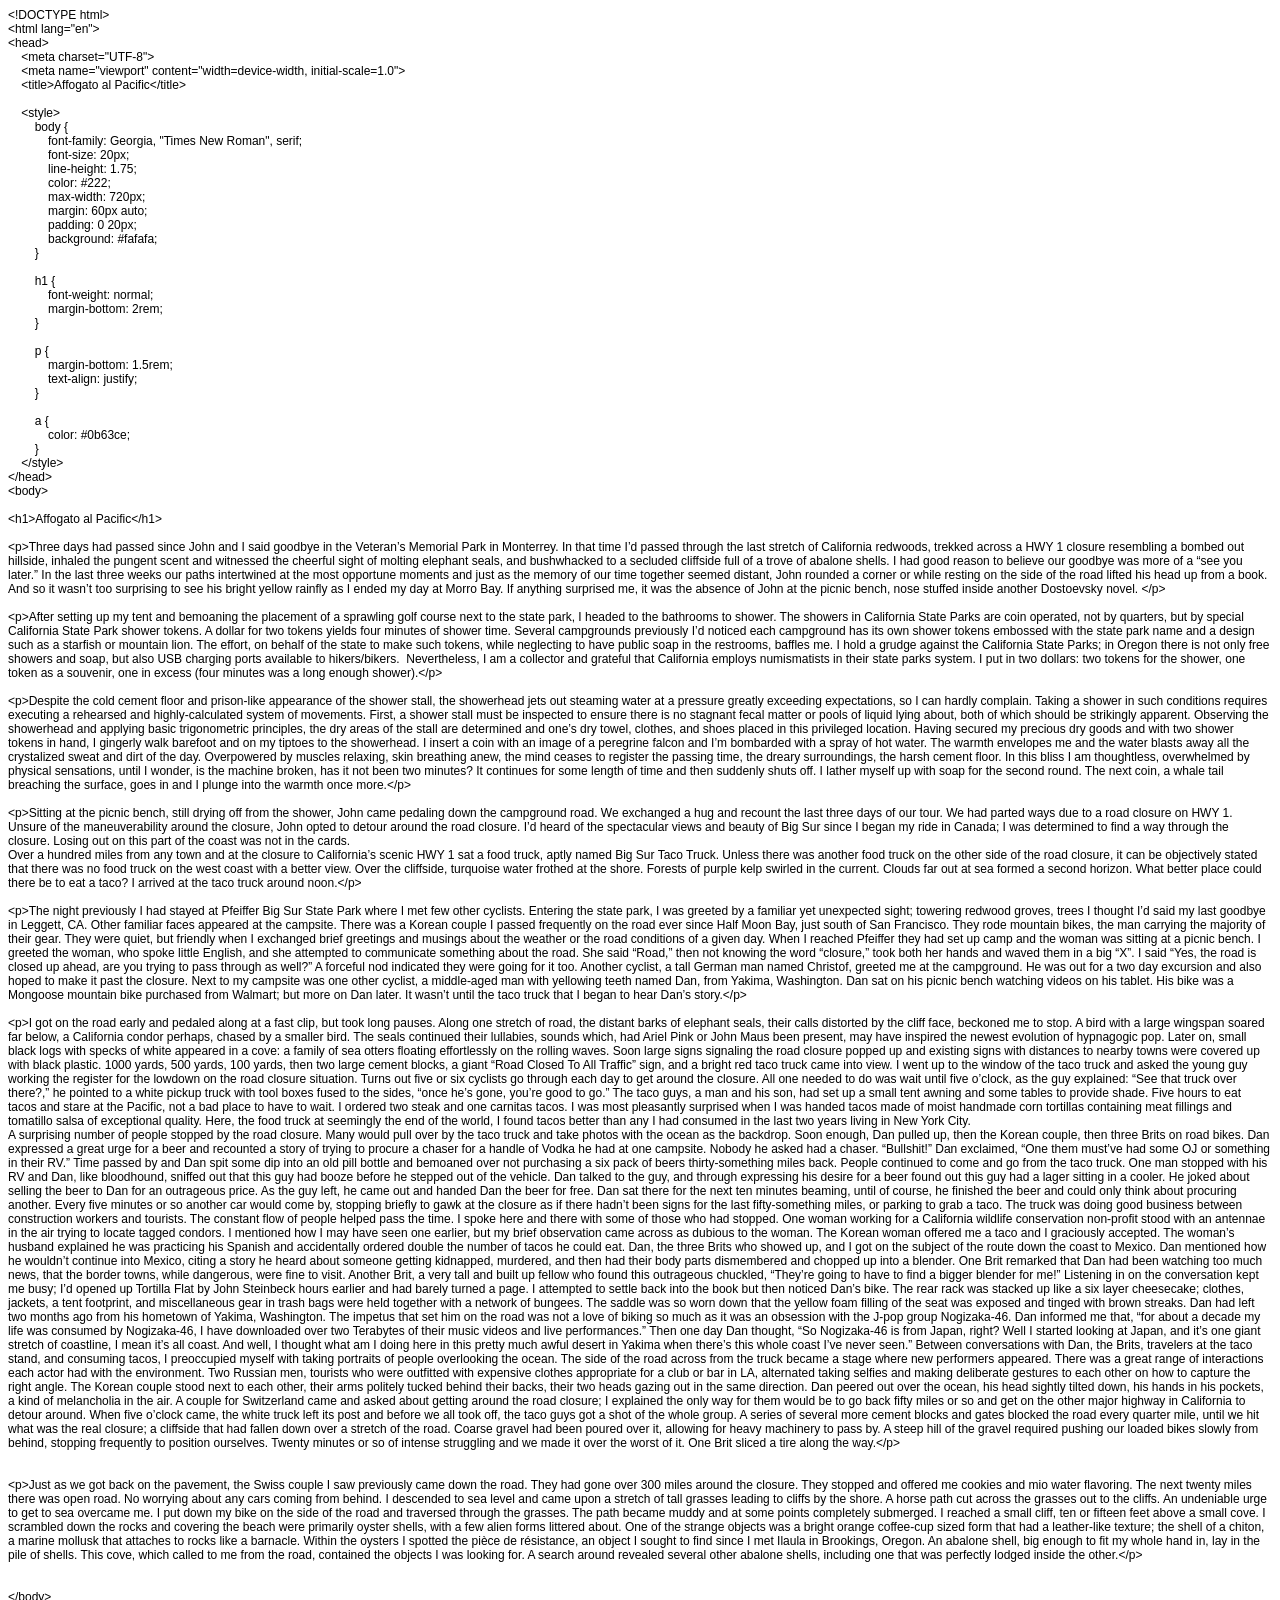
==== affogato_al_pacific.html @ 59528129 "Add files via upload" ====
<!DOCTYPE html PUBLIC "-//W3C//DTD HTML 4.01//EN" "http://www.w3.org/TR/html4/strict.dtd">
<html>
<head>
  <meta http-equiv="Content-Type" content="text/html; charset=utf-8">
  <meta http-equiv="Content-Style-Type" content="text/css">
  <title></title>
  <meta name="Generator" content="Cocoa HTML Writer">
  <meta name="CocoaVersion" content="1671.5">
  <style type="text/css">
    p.p1 {margin: 0.0px 0.0px 0.0px 0.0px; font: 12.0px Helvetica}
    p.p2 {margin: 0.0px 0.0px 0.0px 0.0px; font: 12.0px Helvetica; min-height: 14.0px}
  </style>
</head>
<body>
<p class="p1">&lt;!DOCTYPE html&gt;</p>
<p class="p1">&lt;html lang="en"&gt;</p>
<p class="p1">&lt;head&gt;</p>
<p class="p1"><span class="Apple-converted-space">    </span>&lt;meta charset="UTF-8"&gt;</p>
<p class="p1"><span class="Apple-converted-space">    </span>&lt;meta name="viewport" content="width=device-width, initial-scale=1.0"&gt;</p>
<p class="p1"><span class="Apple-converted-space">    </span>&lt;title&gt;Affogato al Pacific&lt;/title&gt;</p>
<p class="p2"><br></p>
<p class="p1"><span class="Apple-converted-space">    </span>&lt;style&gt;</p>
<p class="p1"><span class="Apple-converted-space">        </span>body {</p>
<p class="p1"><span class="Apple-converted-space">            </span>font-family: Georgia, "Times New Roman", serif;</p>
<p class="p1"><span class="Apple-converted-space">            </span>font-size: 20px;</p>
<p class="p1"><span class="Apple-converted-space">            </span>line-height: 1.75;</p>
<p class="p1"><span class="Apple-converted-space">            </span>color: #222;</p>
<p class="p1"><span class="Apple-converted-space">            </span>max-width: 720px;</p>
<p class="p1"><span class="Apple-converted-space">            </span>margin: 60px auto;</p>
<p class="p1"><span class="Apple-converted-space">            </span>padding: 0 20px;</p>
<p class="p1"><span class="Apple-converted-space">            </span>background: #fafafa;</p>
<p class="p1"><span class="Apple-converted-space">        </span>}</p>
<p class="p2"><br></p>
<p class="p1"><span class="Apple-converted-space">        </span>h1 {</p>
<p class="p1"><span class="Apple-converted-space">            </span>font-weight: normal;</p>
<p class="p1"><span class="Apple-converted-space">            </span>margin-bottom: 2rem;</p>
<p class="p1"><span class="Apple-converted-space">        </span>}</p>
<p class="p2"><br></p>
<p class="p1"><span class="Apple-converted-space">        </span>p {</p>
<p class="p1"><span class="Apple-converted-space">            </span>margin-bottom: 1.5rem;</p>
<p class="p1"><span class="Apple-converted-space">            </span>text-align: justify;</p>
<p class="p1"><span class="Apple-converted-space">        </span>}</p>
<p class="p2"><br></p>
<p class="p1"><span class="Apple-converted-space">        </span>a {</p>
<p class="p1"><span class="Apple-converted-space">            </span>color: #0b63ce;</p>
<p class="p1"><span class="Apple-converted-space">        </span>}</p>
<p class="p1"><span class="Apple-converted-space">    </span>&lt;/style&gt;</p>
<p class="p1">&lt;/head&gt;</p>
<p class="p1">&lt;body&gt;</p>
<p class="p2"><br></p>
<p class="p1">&lt;h1&gt;Affogato al Pacific&lt;/h1&gt;</p>
<p class="p2"><br></p>
<p class="p1">&lt;p&gt;Three days had passed since John and I said goodbye in the Veteran’s Memorial Park in Monterrey. In that time I’d passed through the last stretch of California redwoods, trekked across a HWY 1 closure resembling a bombed out hillside, inhaled the pungent scent and witnessed the cheerful sight of molting elephant seals, and bushwhacked to a secluded cliffside full of a trove of abalone shells. I had good reason to believe our goodbye was more of a “see you later.” In the last three weeks our paths intertwined at the most opportune moments and just as the memory of our time together seemed distant, John rounded a corner or while resting on the side of the road lifted his head up from a book. And so it wasn’t too surprising to see his bright yellow rainfly as I ended my day at Morro Bay. If anything surprised me, it was the absence of John at the picnic bench, nose stuffed inside another Dostoevsky novel. &lt;/p&gt;</p>
<p class="p2"><br></p>
<p class="p1">&lt;p&gt;After setting up my tent and bemoaning the placement of a sprawling golf course next to the state park, I headed to the bathrooms to shower. The showers in California State Parks are coin operated, not by quarters, but by special California State Park shower tokens. A dollar for two tokens yields four minutes of shower time. Several campgrounds previously I’d noticed each campground has its own shower tokens embossed with the state park name and a design such as a starfish or mountain lion. The effort, on behalf of the state to make such tokens, while neglecting to have public soap in the restrooms, baffles me. I hold a grudge against the California State Parks; in Oregon there is not only free showers and soap, but also USB charging ports available to hikers/bikers.<span class="Apple-converted-space">  </span>Nevertheless, I am a collector and grateful that California employs numismatists in their state parks system. I put in two dollars: two tokens for the shower, one token as a souvenir, one in excess (four minutes was a long enough shower).&lt;/p&gt;</p>
<p class="p2"><br></p>
<p class="p1">&lt;p&gt;Despite the cold cement floor and prison-like appearance of the shower stall, the showerhead jets out steaming water at a pressure greatly exceeding expectations, so I can hardly complain. Taking a shower in such conditions requires executing a rehearsed and highly-calculated system of movements. First, a shower stall must be inspected to ensure there is no stagnant fecal matter or pools of liquid lying about, both of which should be strikingly apparent. Observing the showerhead and applying basic trigonometric principles, the dry areas of the stall are determined and one’s dry towel, clothes, and shoes placed in this privileged location. Having secured my precious dry goods and with two shower tokens in hand, I gingerly walk barefoot and on my tiptoes to the showerhead. I insert a coin with an image of a peregrine falcon and I’m bombarded with a spray of hot water. The warmth envelopes me and the water blasts away all the crystalized sweat and dirt of the day. Overpowered by muscles relaxing, skin breathing anew, the mind ceases to register the passing time, the dreary surroundings, the harsh cement floor. In this bliss I am thoughtless, overwhelmed by physical sensations, until I wonder, is the machine broken, has it not been two minutes? It continues for some length of time and then suddenly shuts off. I lather myself up with soap for the second round. The next coin, a whale tail breaching the surface, goes in and I plunge into the warmth once more.&lt;/p&gt;</p>
<p class="p2"><br></p>
<p class="p1">&lt;p&gt;Sitting at the picnic bench, still drying off from the shower, John came pedaling down the campground road. We exchanged a hug and recount the last three days of our tour. We had parted ways due to a road closure on HWY 1. Unsure of the maneuverability around the closure, John opted to detour around the road closure. I’d heard of the spectacular views and beauty of Big Sur since I began my ride in Canada; I was determined to find a way through the closure. Losing out on this part of the coast was not in the cards.<span class="Apple-converted-space"> </span></p>
<p class="p1">Over a hundred miles from any town and at the closure to California’s scenic HWY 1 sat a food truck, aptly named Big Sur Taco Truck. Unless there was another food truck on the other side of the road closure, it can be objectively stated that there was no food truck on the west coast with a better view. Over the cliffside, turquoise water frothed at the shore. Forests of purple kelp swirled in the current. Clouds far out at sea formed a second horizon. What better place could there be to eat a taco? I arrived at the taco truck around noon.&lt;/p&gt;</p>
<p class="p2"><br></p>
<p class="p1">&lt;p&gt;The night previously I had stayed at Pfeiffer Big Sur State Park where I met few other cyclists. Entering the state park, I was greeted by a familiar yet unexpected sight; towering redwood groves, trees I thought I’d said my last goodbye in Leggett, CA. Other familiar faces appeared at the campsite. There was a Korean couple I passed frequently on the road ever since Half Moon Bay, just south of San Francisco. They rode mountain bikes, the man carrying the majority of their gear. They were quiet, but friendly when I exchanged brief greetings and musings about the weather or the road conditions of a given day. When I reached Pfeiffer they had set up camp and the woman was sitting at a picnic bench. I greeted the woman, who spoke little English, and she attempted to communicate something about the road. She said “Road,” then not knowing the word “closure,” took both her hands and waved them in a big “X”. I said “Yes, the road is closed up ahead, are you trying to pass through as well?” A forceful nod indicated they were going for it too. Another cyclist, a tall German man named Christof, greeted me at the campground. He was out for a two day excursion and also hoped to make it past the closure. Next to my campsite was one other cyclist, a middle-aged man with yellowing teeth named Dan, from Yakima, Washington. Dan sat on his picnic bench watching videos on his tablet. His bike was a Mongoose mountain bike purchased from Walmart; but more on Dan later. It wasn’t until the taco truck that I began to hear Dan’s story.&lt;/p&gt;</p>
<p class="p2"><br></p>
<p class="p1">&lt;p&gt;I got on the road early and pedaled along at a fast clip, but took long pauses. Along one stretch of road, the distant barks of elephant seals, their calls distorted by the cliff face, beckoned me to stop. A bird with a large wingspan soared far below, a California condor perhaps, chased by a smaller bird. The seals continued their lullabies, sounds which, had Ariel Pink or John Maus been present, may have inspired the newest evolution of hypnagogic pop. Later on, small black logs with specks of white appeared in a cove: a family of sea otters floating effortlessly on the rolling waves. Soon large signs signaling the road closure popped up and existing signs with distances to nearby towns were covered up with black plastic. 1000 yards, 500 yards, 100 yards, then two large cement blocks, a giant “Road Closed To All Traffic” sign, and a bright red taco truck came into view. I went up to the window of the taco truck and asked the young guy working the register for the lowdown on the road closure situation. Turns out five or six cyclists go through each day to get around the closure. All one needed to do was wait until five o’clock, as the guy explained: “See that truck over there?,” he pointed to a white pickup truck with tool boxes fused to the sides, “once he’s gone, you’re good to go.” The taco guys, a man and his son, had set up a small tent awning and some tables to provide shade. Five hours to eat tacos and stare at the Pacific, not a bad place to have to wait. I ordered two steak and one carnitas tacos. I was most pleasantly surprised when I was handed tacos made of moist handmade corn tortillas containing meat fillings and tomatillo salsa of exceptional quality. Here, the food truck at seemingly the end of the world, I found tacos better than any I had consumed in the last two years living in New York City.<span class="Apple-converted-space"> </span></p>
<p class="p1">A surprising number of people stopped by the road closure. Many would pull over by the taco truck and take photos with the ocean as the backdrop. Soon enough, Dan pulled up, then the Korean couple, then three Brits on road bikes. Dan expressed a great urge for a beer and recounted a story of trying to procure a chaser for a handle of Vodka he had at one campsite. Nobody he asked had a chaser. “Bullshit!” Dan exclaimed, “One them must’ve had some OJ or something in their RV.” Time passed by and Dan spit some dip into an old pill bottle and bemoaned over not purchasing a six pack of beers thirty-something miles back. People continued to come and go from the taco truck. One man stopped with his RV and Dan, like bloodhound, sniffed out that this guy had booze before he stepped out of the vehicle. Dan talked to the guy, and through expressing his desire for a beer found out this guy had a lager sitting in a cooler. He joked about selling the beer to Dan for an outrageous price. As the guy left, he came out and handed Dan the beer for free. Dan sat there for the next ten minutes beaming, until of course, he finished the beer and could only think about procuring another. Every five minutes or so another car would come by, stopping briefly to gawk at the closure as if there hadn’t been signs for the last fifty-something miles, or parking to grab a taco. The truck was doing good business between construction workers and tourists. The constant flow of people helped pass the time. I spoke here and there with some of those who had stopped. One woman working for a California wildlife conservation non-profit stood with an antennae in the air trying to locate tagged condors. I mentioned how I may have seen one earlier, but my brief observation came across as dubious to the woman. The Korean woman offered me a taco and I graciously accepted. The woman’s husband explained he was practicing his Spanish and accidentally ordered double the number of tacos he could eat. Dan, the three Brits who showed up, and I got on the subject of the route down the coast to Mexico. Dan mentioned how he wouldn’t continue into Mexico, citing a story he heard about someone getting kidnapped, murdered, and then had their body parts dismembered and chopped up into a blender. One Brit remarked that Dan had been watching too much news, that the border towns, while dangerous, were fine to visit. Another Brit, a very tall and built up fellow who found this outrageous chuckled, “They’re going to have to find a bigger blender for me!” Listening in on the conversation kept me busy; I’d opened up Tortilla Flat by John Steinbeck hours earlier and had barely turned a page. I attempted to settle back into the book but then noticed Dan’s bike. The rear rack was stacked up like a six layer cheesecake; clothes, jackets, a tent footprint, and miscellaneous gear in trash bags were held together with a network of bungees. The saddle was so worn down that the yellow foam filling of the seat was exposed and tinged with brown streaks. Dan had left two months ago from his hometown of Yakima, Washington. The impetus that set him on the road was not a love of biking so much as it was an obsession with the J-pop group Nogizaka-46. Dan informed me that, “for about a decade my life was consumed by Nogizaka-46, I have downloaded over two Terabytes of their music videos and live performances.” Then one day Dan thought, “So Nogizaka-46 is from Japan, right? Well I started looking at Japan, and it’s one giant stretch of coastline, I mean it’s all coast. And well, I thought what am I doing here in this pretty much awful desert in Yakima when there’s this whole coast I’ve never seen.” Between conversations with Dan, the Brits, travelers at the taco stand, and consuming tacos, I preoccupied myself with taking portraits of people overlooking the ocean. The side of the road across from the truck became a stage where new performers appeared. There was a great range of interactions each actor had with the environment. Two Russian men, tourists who were outfitted with expensive clothes appropriate for a club or bar in LA, alternated taking selfies and making deliberate gestures to each other on how to capture the right angle. The Korean couple stood next to each other, their arms politely tucked behind their backs, their two heads gazing out in the same direction. Dan peered out over the ocean, his head sightly tilted down, his hands in his pockets, a kind of melancholia in the air. A couple for Switzerland came and asked about getting around the road closure; I explained the only way for them would be to go back fifty miles or so and get on the other major highway in California to detour around. When five o’clock came, the white truck left its post and before we all took off, the taco guys got a shot of the whole group. A series of several more cement blocks and gates blocked the road every quarter mile, until we hit what was the real closure; a cliffside that had fallen down over a stretch of the road. Coarse gravel had been poured over it, allowing for heavy machinery to pass by. A steep hill of the gravel required pushing our loaded bikes slowly from behind, stopping frequently to position ourselves. Twenty minutes or so of intense struggling and we made it over the worst of it. One Brit sliced a tire along the way.&lt;/p&gt;</p>
<p class="p2"><br></p>
<p class="p2"><span class="Apple-converted-space"> </span></p>
<p class="p1">&lt;p&gt;Just as we got back on the pavement, the Swiss couple I saw previously came down the road. They had gone over 300 miles around the closure. They stopped and offered me cookies and mio water flavoring. The next twenty miles there was open road. No worrying about any cars coming from behind. I descended to sea level and came upon a stretch of tall grasses leading to cliffs by the shore. A horse path cut across the grasses out to the cliffs. An undeniable urge to get to sea overcame me. I put down my bike on the side of the road and traversed through the grasses. The path became muddy and at some points completely submerged. I reached a small cliff, ten or fifteen feet above a small cove. I scrambled down the rocks and covering the beach were primarily oyster shells, with a few alien forms littered about. One of the strange objects was a bright orange coffee-cup sized form that had a leather-like texture; the shell of a chiton, a marine mollusk that attaches to rocks like a barnacle. Within the oysters I spotted the pièce de résistance, an object I sought to find since I met Ilaula in Brookings, Oregon. An abalone shell, big enough to fit my whole hand in, lay in the pile of shells. This cove, which called to me from the road, contained the objects I was looking for. A search around revealed several other abalone shells, including one that was perfectly lodged inside the other.&lt;/p&gt;</p>
<p class="p2"><br></p>
<p class="p2"><br></p>
<p class="p1">&lt;/body&gt;</p>
<p class="p1">&lt;/html&gt;</p>
</body>
</html>
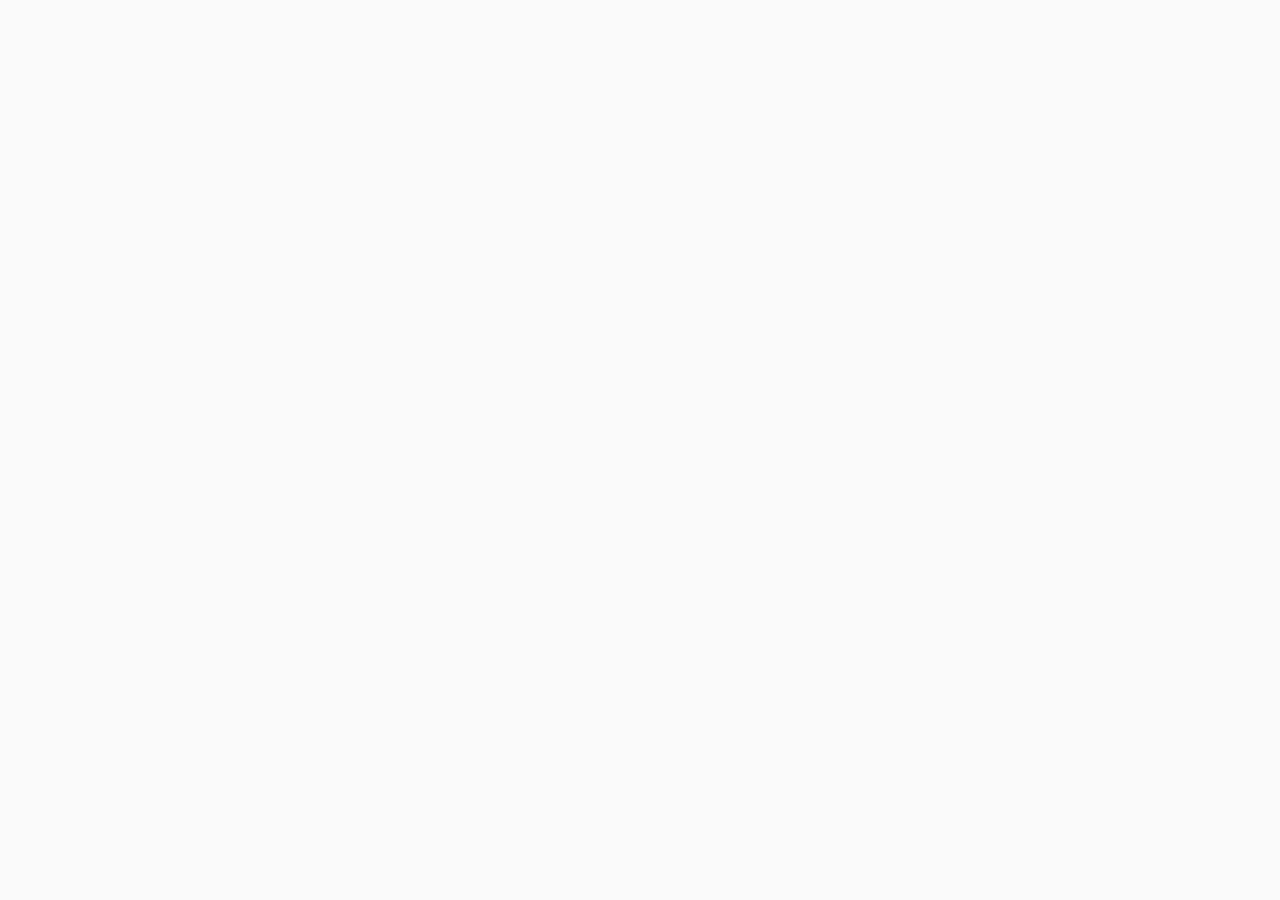
==== commit 7b7f3443: "Add files via upload" ====
--- a/affogato_al_pacific.html
+++ b/affogato_al_pacific.html
@@ -1,74 +1,35 @@
-<!DOCTYPE html PUBLIC "-//W3C//DTD HTML 4.01//EN" "http://www.w3.org/TR/html4/strict.dtd">
-<html>
+<!DOCTYPE html>
+<html lang="en">
 <head>
-  <meta http-equiv="Content-Type" content="text/html; charset=utf-8">
-  <meta http-equiv="Content-Style-Type" content="text/css">
-  <title></title>
-  <meta name="Generator" content="Cocoa HTML Writer">
-  <meta name="CocoaVersion" content="1671.5">
-  <style type="text/css">
-    p.p1 {margin: 0.0px 0.0px 0.0px 0.0px; font: 12.0px Helvetica}
-    p.p2 {margin: 0.0px 0.0px 0.0px 0.0px; font: 12.0px Helvetica; min-height: 14.0px}
-  </style>
+    <meta charset="UTF-8">
+    <meta name="viewport" content="width=device-width, initial-scale=1.0">
+    <title>Affogato al Pacific</title>
+
+    <style>
+        body {
+            font-family: Georgia, "Times New Roman", serif;
+            font-size: 20px;
+            line-height: 1.75;
+            color: #222;
+            max-width: 720px;
+            margin: 60px auto;
+            padding: 0 20px;
+            background: #fafafa;
+        }
+
+        h1 {
+            font-weight: normal;
+            margin-bottom: 2rem;
+        }
+
+        p {
+            margin-bottom: 1.5rem;
+            text-align: justify;
+        }
+
+        a {
+            color: #0b63ce;
+        }
+    </style>
 </head>
 <body>
-<p class="p1">&lt;!DOCTYPE html&gt;</p>
-<p class="p1">&lt;html lang="en"&gt;</p>
-<p class="p1">&lt;head&gt;</p>
-<p class="p1"><span class="Apple-converted-space">    </span>&lt;meta charset="UTF-8"&gt;</p>
-<p class="p1"><span class="Apple-converted-space">    </span>&lt;meta name="viewport" content="width=device-width, initial-scale=1.0"&gt;</p>
-<p class="p1"><span class="Apple-converted-space">    </span>&lt;title&gt;Affogato al Pacific&lt;/title&gt;</p>
-<p class="p2"><br></p>
-<p class="p1"><span class="Apple-converted-space">    </span>&lt;style&gt;</p>
-<p class="p1"><span class="Apple-converted-space">        </span>body {</p>
-<p class="p1"><span class="Apple-converted-space">            </span>font-family: Georgia, "Times New Roman", serif;</p>
-<p class="p1"><span class="Apple-converted-space">            </span>font-size: 20px;</p>
-<p class="p1"><span class="Apple-converted-space">            </span>line-height: 1.75;</p>
-<p class="p1"><span class="Apple-converted-space">            </span>color: #222;</p>
-<p class="p1"><span class="Apple-converted-space">            </span>max-width: 720px;</p>
-<p class="p1"><span class="Apple-converted-space">            </span>margin: 60px auto;</p>
-<p class="p1"><span class="Apple-converted-space">            </span>padding: 0 20px;</p>
-<p class="p1"><span class="Apple-converted-space">            </span>background: #fafafa;</p>
-<p class="p1"><span class="Apple-converted-space">        </span>}</p>
-<p class="p2"><br></p>
-<p class="p1"><span class="Apple-converted-space">        </span>h1 {</p>
-<p class="p1"><span class="Apple-converted-space">            </span>font-weight: normal;</p>
-<p class="p1"><span class="Apple-converted-space">            </span>margin-bottom: 2rem;</p>
-<p class="p1"><span class="Apple-converted-space">        </span>}</p>
-<p class="p2"><br></p>
-<p class="p1"><span class="Apple-converted-space">        </span>p {</p>
-<p class="p1"><span class="Apple-converted-space">            </span>margin-bottom: 1.5rem;</p>
-<p class="p1"><span class="Apple-converted-space">            </span>text-align: justify;</p>
-<p class="p1"><span class="Apple-converted-space">        </span>}</p>
-<p class="p2"><br></p>
-<p class="p1"><span class="Apple-converted-space">        </span>a {</p>
-<p class="p1"><span class="Apple-converted-space">            </span>color: #0b63ce;</p>
-<p class="p1"><span class="Apple-converted-space">        </span>}</p>
-<p class="p1"><span class="Apple-converted-space">    </span>&lt;/style&gt;</p>
-<p class="p1">&lt;/head&gt;</p>
-<p class="p1">&lt;body&gt;</p>
-<p class="p2"><br></p>
-<p class="p1">&lt;h1&gt;Affogato al Pacific&lt;/h1&gt;</p>
-<p class="p2"><br></p>
-<p class="p1">&lt;p&gt;Three days had passed since John and I said goodbye in the Veteran’s Memorial Park in Monterrey. In that time I’d passed through the last stretch of California redwoods, trekked across a HWY 1 closure resembling a bombed out hillside, inhaled the pungent scent and witnessed the cheerful sight of molting elephant seals, and bushwhacked to a secluded cliffside full of a trove of abalone shells. I had good reason to believe our goodbye was more of a “see you later.” In the last three weeks our paths intertwined at the most opportune moments and just as the memory of our time together seemed distant, John rounded a corner or while resting on the side of the road lifted his head up from a book. And so it wasn’t too surprising to see his bright yellow rainfly as I ended my day at Morro Bay. If anything surprised me, it was the absence of John at the picnic bench, nose stuffed inside another Dostoevsky novel. &lt;/p&gt;</p>
-<p class="p2"><br></p>
-<p class="p1">&lt;p&gt;After setting up my tent and bemoaning the placement of a sprawling golf course next to the state park, I headed to the bathrooms to shower. The showers in California State Parks are coin operated, not by quarters, but by special California State Park shower tokens. A dollar for two tokens yields four minutes of shower time. Several campgrounds previously I’d noticed each campground has its own shower tokens embossed with the state park name and a design such as a starfish or mountain lion. The effort, on behalf of the state to make such tokens, while neglecting to have public soap in the restrooms, baffles me. I hold a grudge against the California State Parks; in Oregon there is not only free showers and soap, but also USB charging ports available to hikers/bikers.<span class="Apple-converted-space">  </span>Nevertheless, I am a collector and grateful that California employs numismatists in their state parks system. I put in two dollars: two tokens for the shower, one token as a souvenir, one in excess (four minutes was a long enough shower).&lt;/p&gt;</p>
-<p class="p2"><br></p>
-<p class="p1">&lt;p&gt;Despite the cold cement floor and prison-like appearance of the shower stall, the showerhead jets out steaming water at a pressure greatly exceeding expectations, so I can hardly complain. Taking a shower in such conditions requires executing a rehearsed and highly-calculated system of movements. First, a shower stall must be inspected to ensure there is no stagnant fecal matter or pools of liquid lying about, both of which should be strikingly apparent. Observing the showerhead and applying basic trigonometric principles, the dry areas of the stall are determined and one’s dry towel, clothes, and shoes placed in this privileged location. Having secured my precious dry goods and with two shower tokens in hand, I gingerly walk barefoot and on my tiptoes to the showerhead. I insert a coin with an image of a peregrine falcon and I’m bombarded with a spray of hot water. The warmth envelopes me and the water blasts away all the crystalized sweat and dirt of the day. Overpowered by muscles relaxing, skin breathing anew, the mind ceases to register the passing time, the dreary surroundings, the harsh cement floor. In this bliss I am thoughtless, overwhelmed by physical sensations, until I wonder, is the machine broken, has it not been two minutes? It continues for some length of time and then suddenly shuts off. I lather myself up with soap for the second round. The next coin, a whale tail breaching the surface, goes in and I plunge into the warmth once more.&lt;/p&gt;</p>
-<p class="p2"><br></p>
-<p class="p1">&lt;p&gt;Sitting at the picnic bench, still drying off from the shower, John came pedaling down the campground road. We exchanged a hug and recount the last three days of our tour. We had parted ways due to a road closure on HWY 1. Unsure of the maneuverability around the closure, John opted to detour around the road closure. I’d heard of the spectacular views and beauty of Big Sur since I began my ride in Canada; I was determined to find a way through the closure. Losing out on this part of the coast was not in the cards.<span class="Apple-converted-space"> </span></p>
-<p class="p1">Over a hundred miles from any town and at the closure to California’s scenic HWY 1 sat a food truck, aptly named Big Sur Taco Truck. Unless there was another food truck on the other side of the road closure, it can be objectively stated that there was no food truck on the west coast with a better view. Over the cliffside, turquoise water frothed at the shore. Forests of purple kelp swirled in the current. Clouds far out at sea formed a second horizon. What better place could there be to eat a taco? I arrived at the taco truck around noon.&lt;/p&gt;</p>
-<p class="p2"><br></p>
-<p class="p1">&lt;p&gt;The night previously I had stayed at Pfeiffer Big Sur State Park where I met few other cyclists. Entering the state park, I was greeted by a familiar yet unexpected sight; towering redwood groves, trees I thought I’d said my last goodbye in Leggett, CA. Other familiar faces appeared at the campsite. There was a Korean couple I passed frequently on the road ever since Half Moon Bay, just south of San Francisco. They rode mountain bikes, the man carrying the majority of their gear. They were quiet, but friendly when I exchanged brief greetings and musings about the weather or the road conditions of a given day. When I reached Pfeiffer they had set up camp and the woman was sitting at a picnic bench. I greeted the woman, who spoke little English, and she attempted to communicate something about the road. She said “Road,” then not knowing the word “closure,” took both her hands and waved them in a big “X”. I said “Yes, the road is closed up ahead, are you trying to pass through as well?” A forceful nod indicated they were going for it too. Another cyclist, a tall German man named Christof, greeted me at the campground. He was out for a two day excursion and also hoped to make it past the closure. Next to my campsite was one other cyclist, a middle-aged man with yellowing teeth named Dan, from Yakima, Washington. Dan sat on his picnic bench watching videos on his tablet. His bike was a Mongoose mountain bike purchased from Walmart; but more on Dan later. It wasn’t until the taco truck that I began to hear Dan’s story.&lt;/p&gt;</p>
-<p class="p2"><br></p>
-<p class="p1">&lt;p&gt;I got on the road early and pedaled along at a fast clip, but took long pauses. Along one stretch of road, the distant barks of elephant seals, their calls distorted by the cliff face, beckoned me to stop. A bird with a large wingspan soared far below, a California condor perhaps, chased by a smaller bird. The seals continued their lullabies, sounds which, had Ariel Pink or John Maus been present, may have inspired the newest evolution of hypnagogic pop. Later on, small black logs with specks of white appeared in a cove: a family of sea otters floating effortlessly on the rolling waves. Soon large signs signaling the road closure popped up and existing signs with distances to nearby towns were covered up with black plastic. 1000 yards, 500 yards, 100 yards, then two large cement blocks, a giant “Road Closed To All Traffic” sign, and a bright red taco truck came into view. I went up to the window of the taco truck and asked the young guy working the register for the lowdown on the road closure situation. Turns out five or six cyclists go through each day to get around the closure. All one needed to do was wait until five o’clock, as the guy explained: “See that truck over there?,” he pointed to a white pickup truck with tool boxes fused to the sides, “once he’s gone, you’re good to go.” The taco guys, a man and his son, had set up a small tent awning and some tables to provide shade. Five hours to eat tacos and stare at the Pacific, not a bad place to have to wait. I ordered two steak and one carnitas tacos. I was most pleasantly surprised when I was handed tacos made of moist handmade corn tortillas containing meat fillings and tomatillo salsa of exceptional quality. Here, the food truck at seemingly the end of the world, I found tacos better than any I had consumed in the last two years living in New York City.<span class="Apple-converted-space"> </span></p>
-<p class="p1">A surprising number of people stopped by the road closure. Many would pull over by the taco truck and take photos with the ocean as the backdrop. Soon enough, Dan pulled up, then the Korean couple, then three Brits on road bikes. Dan expressed a great urge for a beer and recounted a story of trying to procure a chaser for a handle of Vodka he had at one campsite. Nobody he asked had a chaser. “Bullshit!” Dan exclaimed, “One them must’ve had some OJ or something in their RV.” Time passed by and Dan spit some dip into an old pill bottle and bemoaned over not purchasing a six pack of beers thirty-something miles back. People continued to come and go from the taco truck. One man stopped with his RV and Dan, like bloodhound, sniffed out that this guy had booze before he stepped out of the vehicle. Dan talked to the guy, and through expressing his desire for a beer found out this guy had a lager sitting in a cooler. He joked about selling the beer to Dan for an outrageous price. As the guy left, he came out and handed Dan the beer for free. Dan sat there for the next ten minutes beaming, until of course, he finished the beer and could only think about procuring another. Every five minutes or so another car would come by, stopping briefly to gawk at the closure as if there hadn’t been signs for the last fifty-something miles, or parking to grab a taco. The truck was doing good business between construction workers and tourists. The constant flow of people helped pass the time. I spoke here and there with some of those who had stopped. One woman working for a California wildlife conservation non-profit stood with an antennae in the air trying to locate tagged condors. I mentioned how I may have seen one earlier, but my brief observation came across as dubious to the woman. The Korean woman offered me a taco and I graciously accepted. The woman’s husband explained he was practicing his Spanish and accidentally ordered double the number of tacos he could eat. Dan, the three Brits who showed up, and I got on the subject of the route down the coast to Mexico. Dan mentioned how he wouldn’t continue into Mexico, citing a story he heard about someone getting kidnapped, murdered, and then had their body parts dismembered and chopped up into a blender. One Brit remarked that Dan had been watching too much news, that the border towns, while dangerous, were fine to visit. Another Brit, a very tall and built up fellow who found this outrageous chuckled, “They’re going to have to find a bigger blender for me!” Listening in on the conversation kept me busy; I’d opened up Tortilla Flat by John Steinbeck hours earlier and had barely turned a page. I attempted to settle back into the book but then noticed Dan’s bike. The rear rack was stacked up like a six layer cheesecake; clothes, jackets, a tent footprint, and miscellaneous gear in trash bags were held together with a network of bungees. The saddle was so worn down that the yellow foam filling of the seat was exposed and tinged with brown streaks. Dan had left two months ago from his hometown of Yakima, Washington. The impetus that set him on the road was not a love of biking so much as it was an obsession with the J-pop group Nogizaka-46. Dan informed me that, “for about a decade my life was consumed by Nogizaka-46, I have downloaded over two Terabytes of their music videos and live performances.” Then one day Dan thought, “So Nogizaka-46 is from Japan, right? Well I started looking at Japan, and it’s one giant stretch of coastline, I mean it’s all coast. And well, I thought what am I doing here in this pretty much awful desert in Yakima when there’s this whole coast I’ve never seen.” Between conversations with Dan, the Brits, travelers at the taco stand, and consuming tacos, I preoccupied myself with taking portraits of people overlooking the ocean. The side of the road across from the truck became a stage where new performers appeared. There was a great range of interactions each actor had with the environment. Two Russian men, tourists who were outfitted with expensive clothes appropriate for a club or bar in LA, alternated taking selfies and making deliberate gestures to each other on how to capture the right angle. The Korean couple stood next to each other, their arms politely tucked behind their backs, their two heads gazing out in the same direction. Dan peered out over the ocean, his head sightly tilted down, his hands in his pockets, a kind of melancholia in the air. A couple for Switzerland came and asked about getting around the road closure; I explained the only way for them would be to go back fifty miles or so and get on the other major highway in California to detour around. When five o’clock came, the white truck left its post and before we all took off, the taco guys got a shot of the whole group. A series of several more cement blocks and gates blocked the road every quarter mile, until we hit what was the real closure; a cliffside that had fallen down over a stretch of the road. Coarse gravel had been poured over it, allowing for heavy machinery to pass by. A steep hill of the gravel required pushing our loaded bikes slowly from behind, stopping frequently to position ourselves. Twenty minutes or so of intense struggling and we made it over the worst of it. One Brit sliced a tire along the way.&lt;/p&gt;</p>
-<p class="p2"><br></p>
-<p class="p2"><span class="Apple-converted-space"> </span></p>
-<p class="p1">&lt;p&gt;Just as we got back on the pavement, the Swiss couple I saw previously came down the road. They had gone over 300 miles around the closure. They stopped and offered me cookies and mio water flavoring. The next twenty miles there was open road. No worrying about any cars coming from behind. I descended to sea level and came upon a stretch of tall grasses leading to cliffs by the shore. A horse path cut across the grasses out to the cliffs. An undeniable urge to get to sea overcame me. I put down my bike on the side of the road and traversed through the grasses. The path became muddy and at some points completely submerged. I reached a small cliff, ten or fifteen feet above a small cove. I scrambled down the rocks and covering the beach were primarily oyster shells, with a few alien forms littered about. One of the strange objects was a bright orange coffee-cup sized form that had a leather-like texture; the shell of a chiton, a marine mollusk that attaches to rocks like a barnacle. Within the oysters I spotted the pièce de résistance, an object I sought to find since I met Ilaula in Brookings, Oregon. An abalone shell, big enough to fit my whole hand in, lay in the pile of shells. This cove, which called to me from the road, contained the objects I was looking for. A search around revealed several other abalone shells, including one that was perfectly lodged inside the other.&lt;/p&gt;</p>
-<p class="p2"><br></p>
-<p class="p2"><br></p>
-<p class="p1">&lt;/body&gt;</p>
-<p class="p1">&lt;/html&gt;</p>
-</body>
-</html>
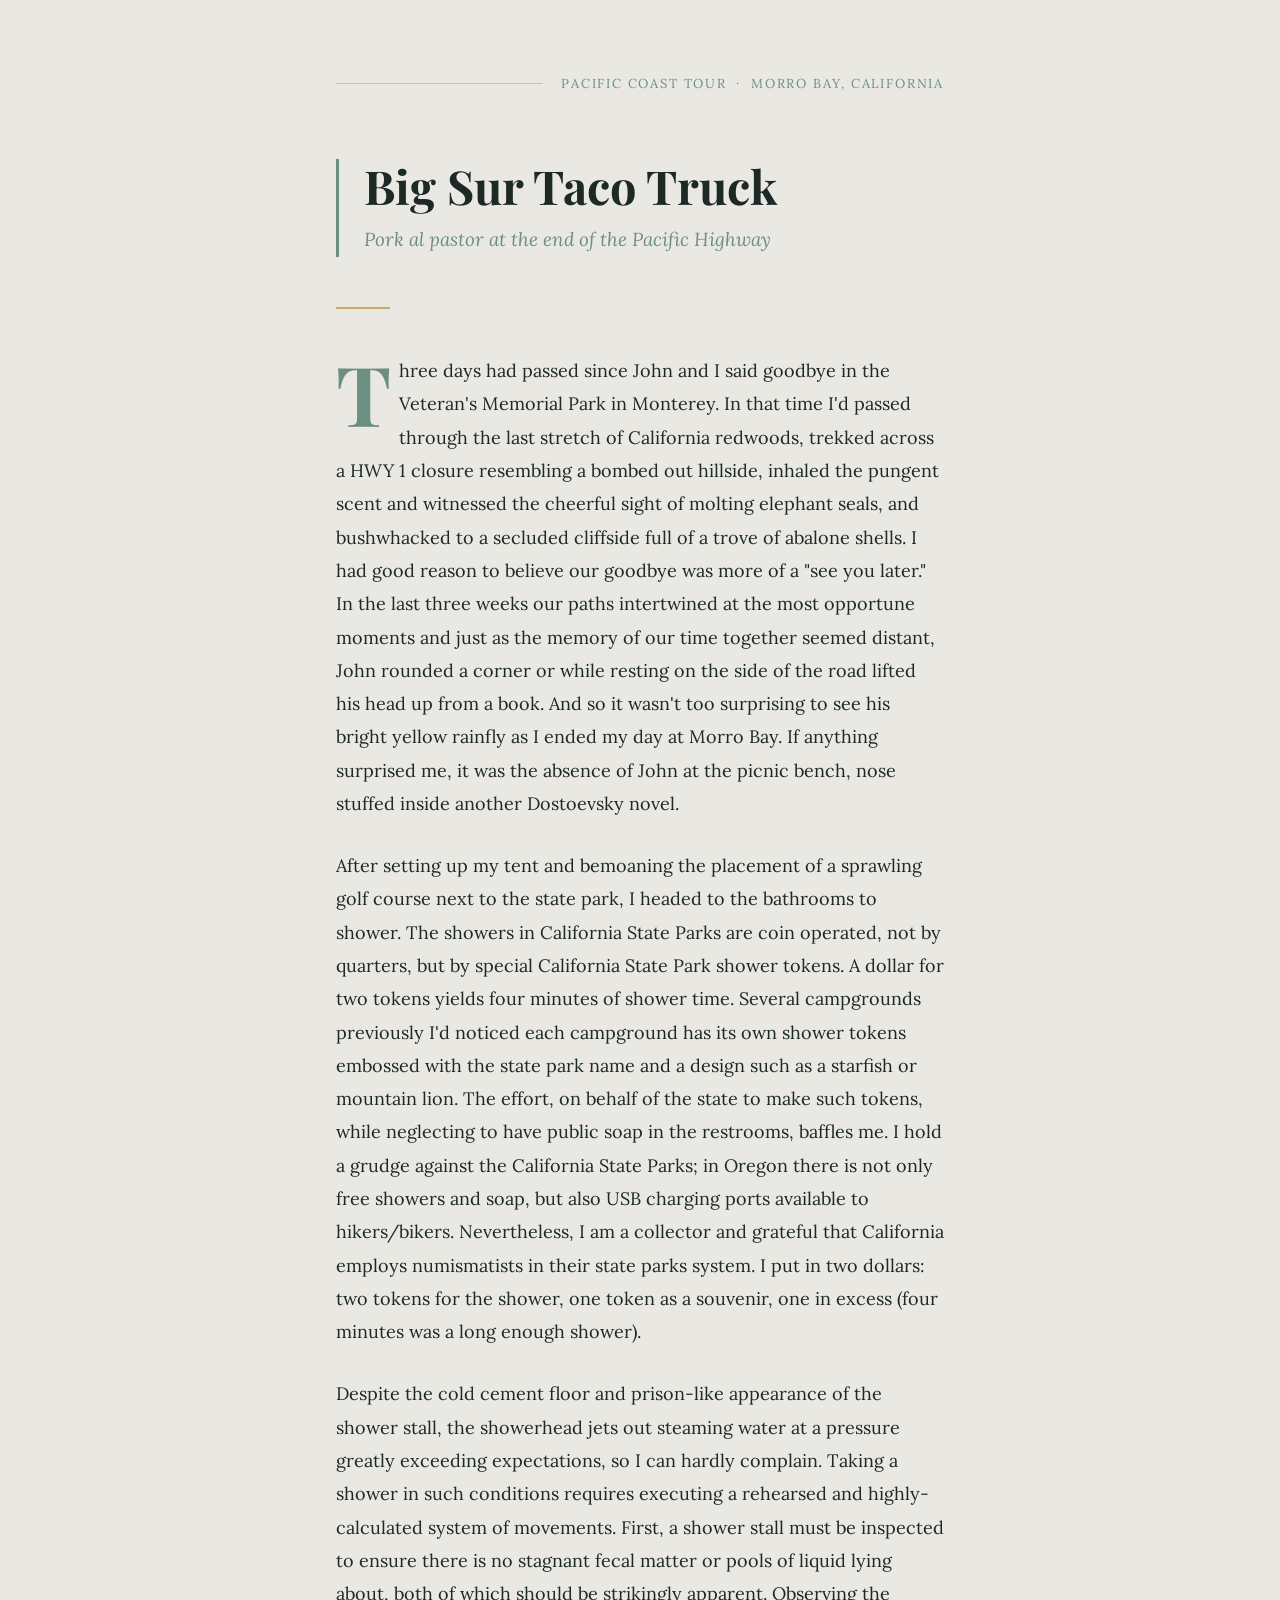
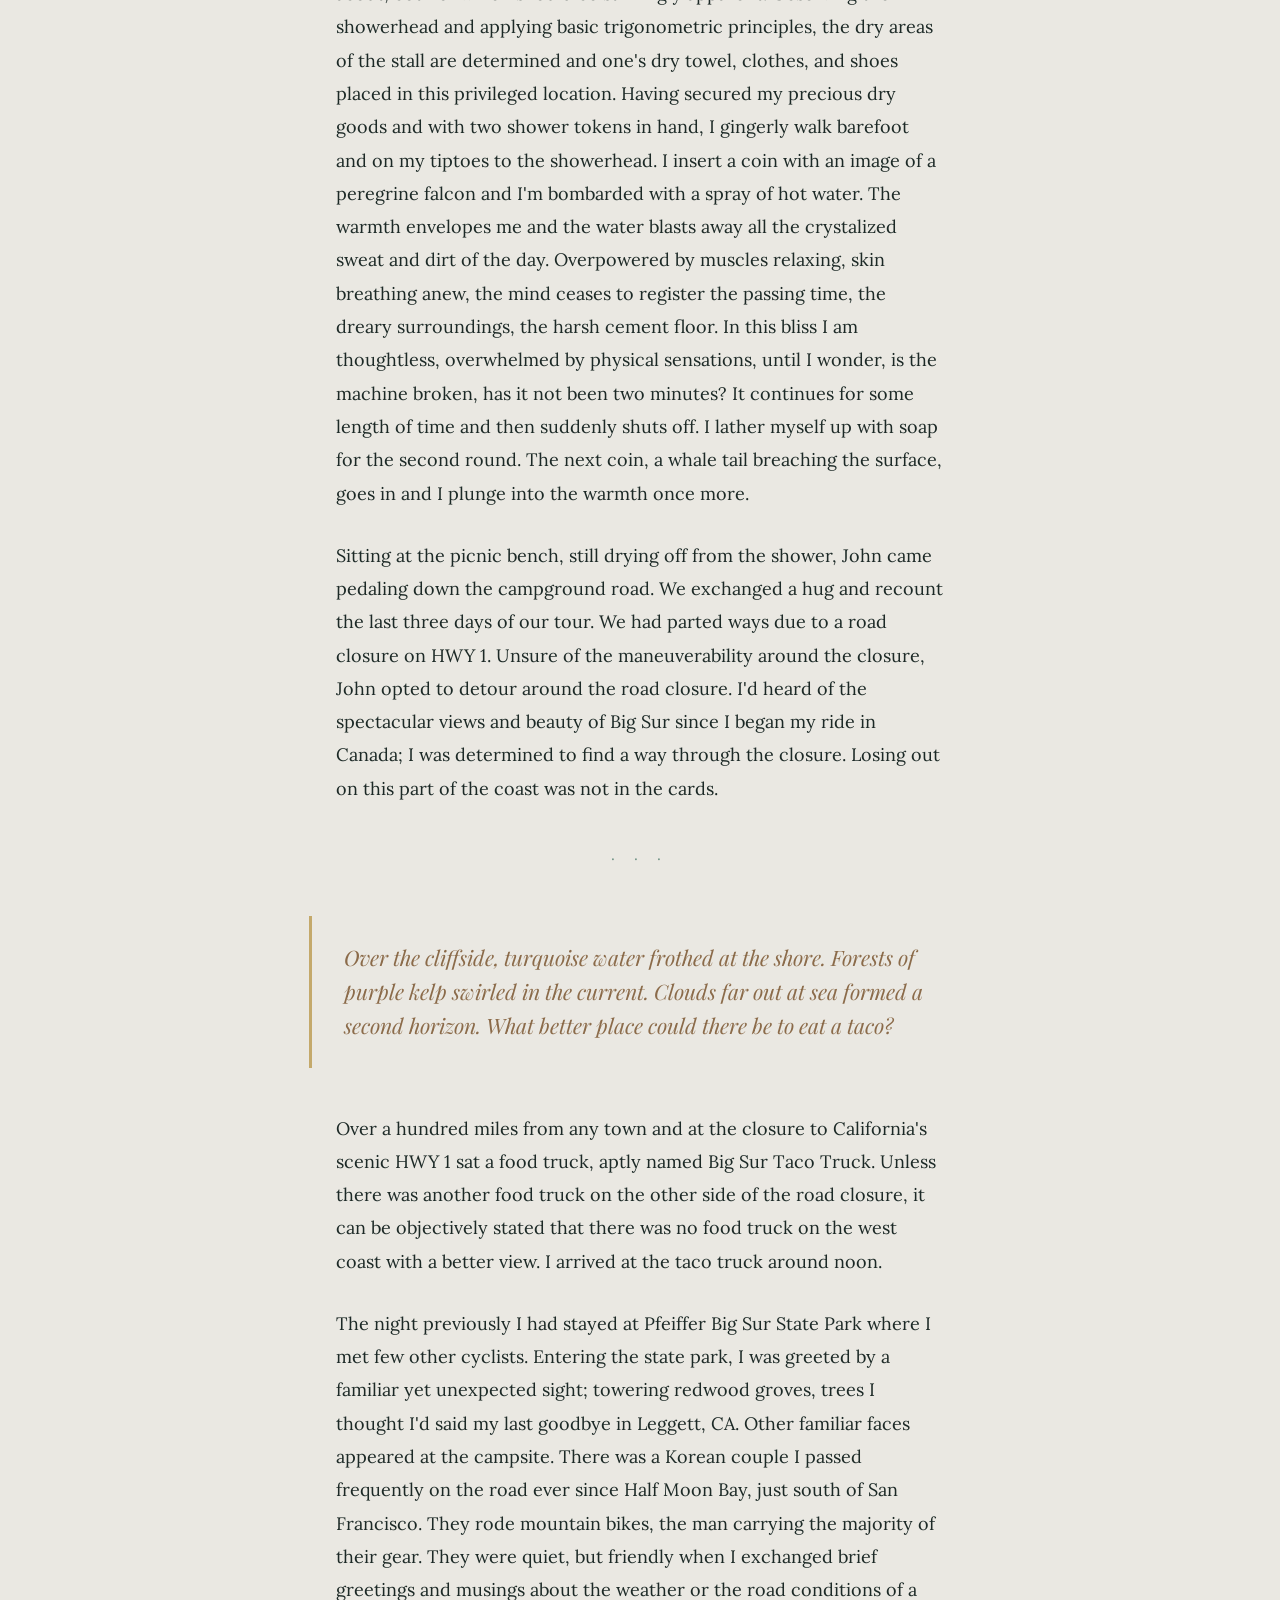
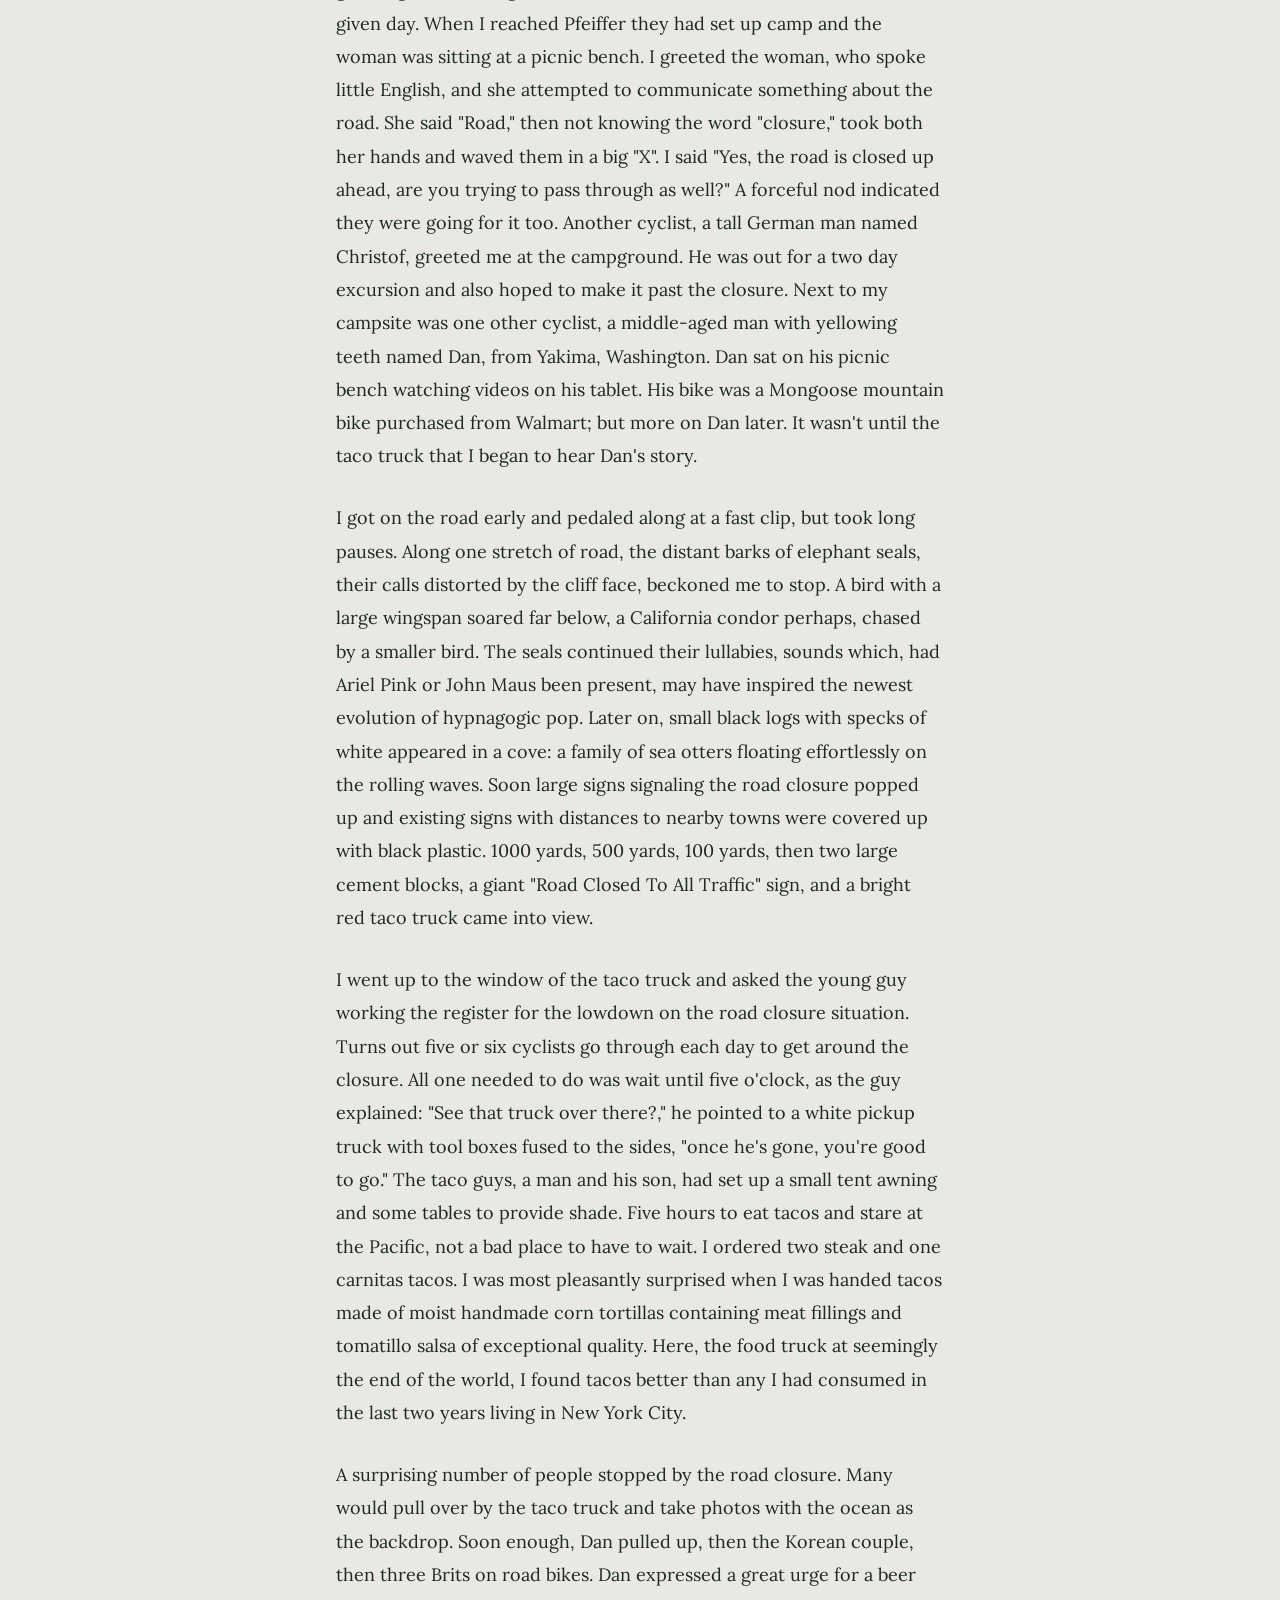
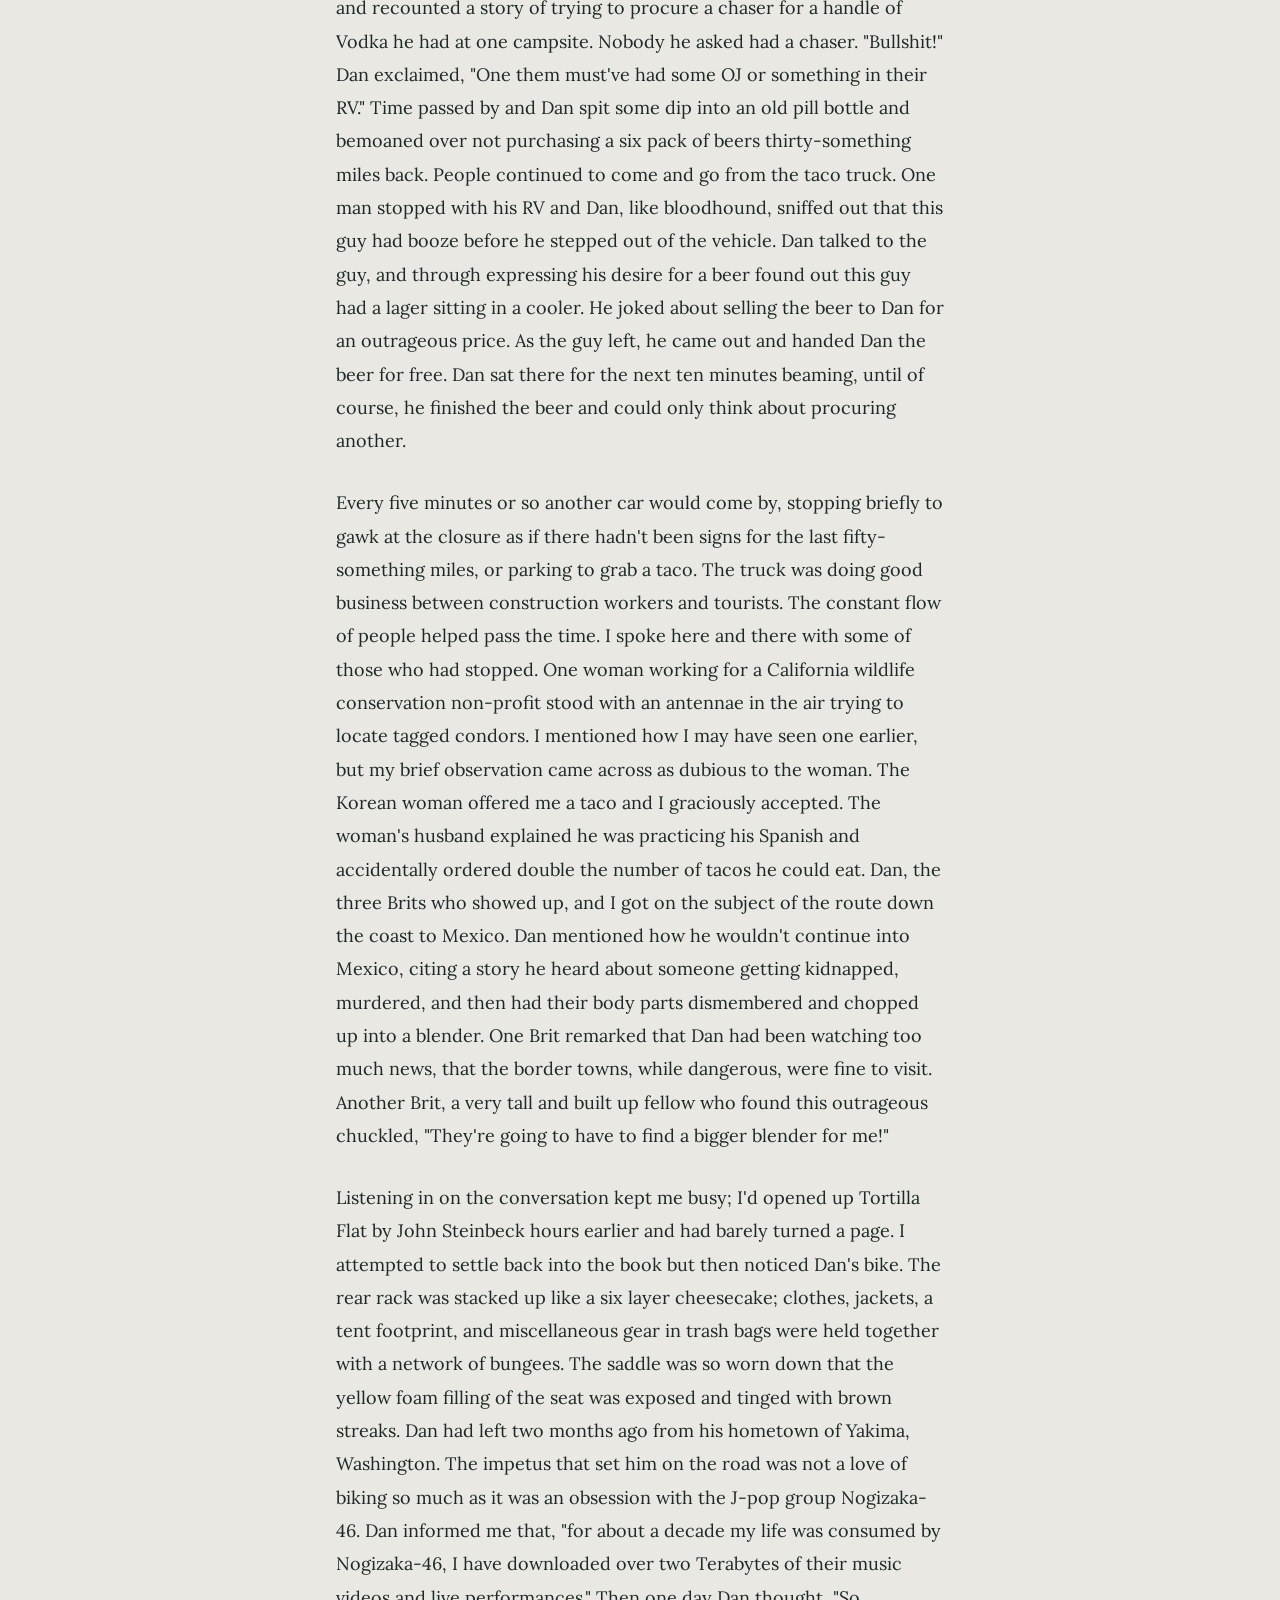
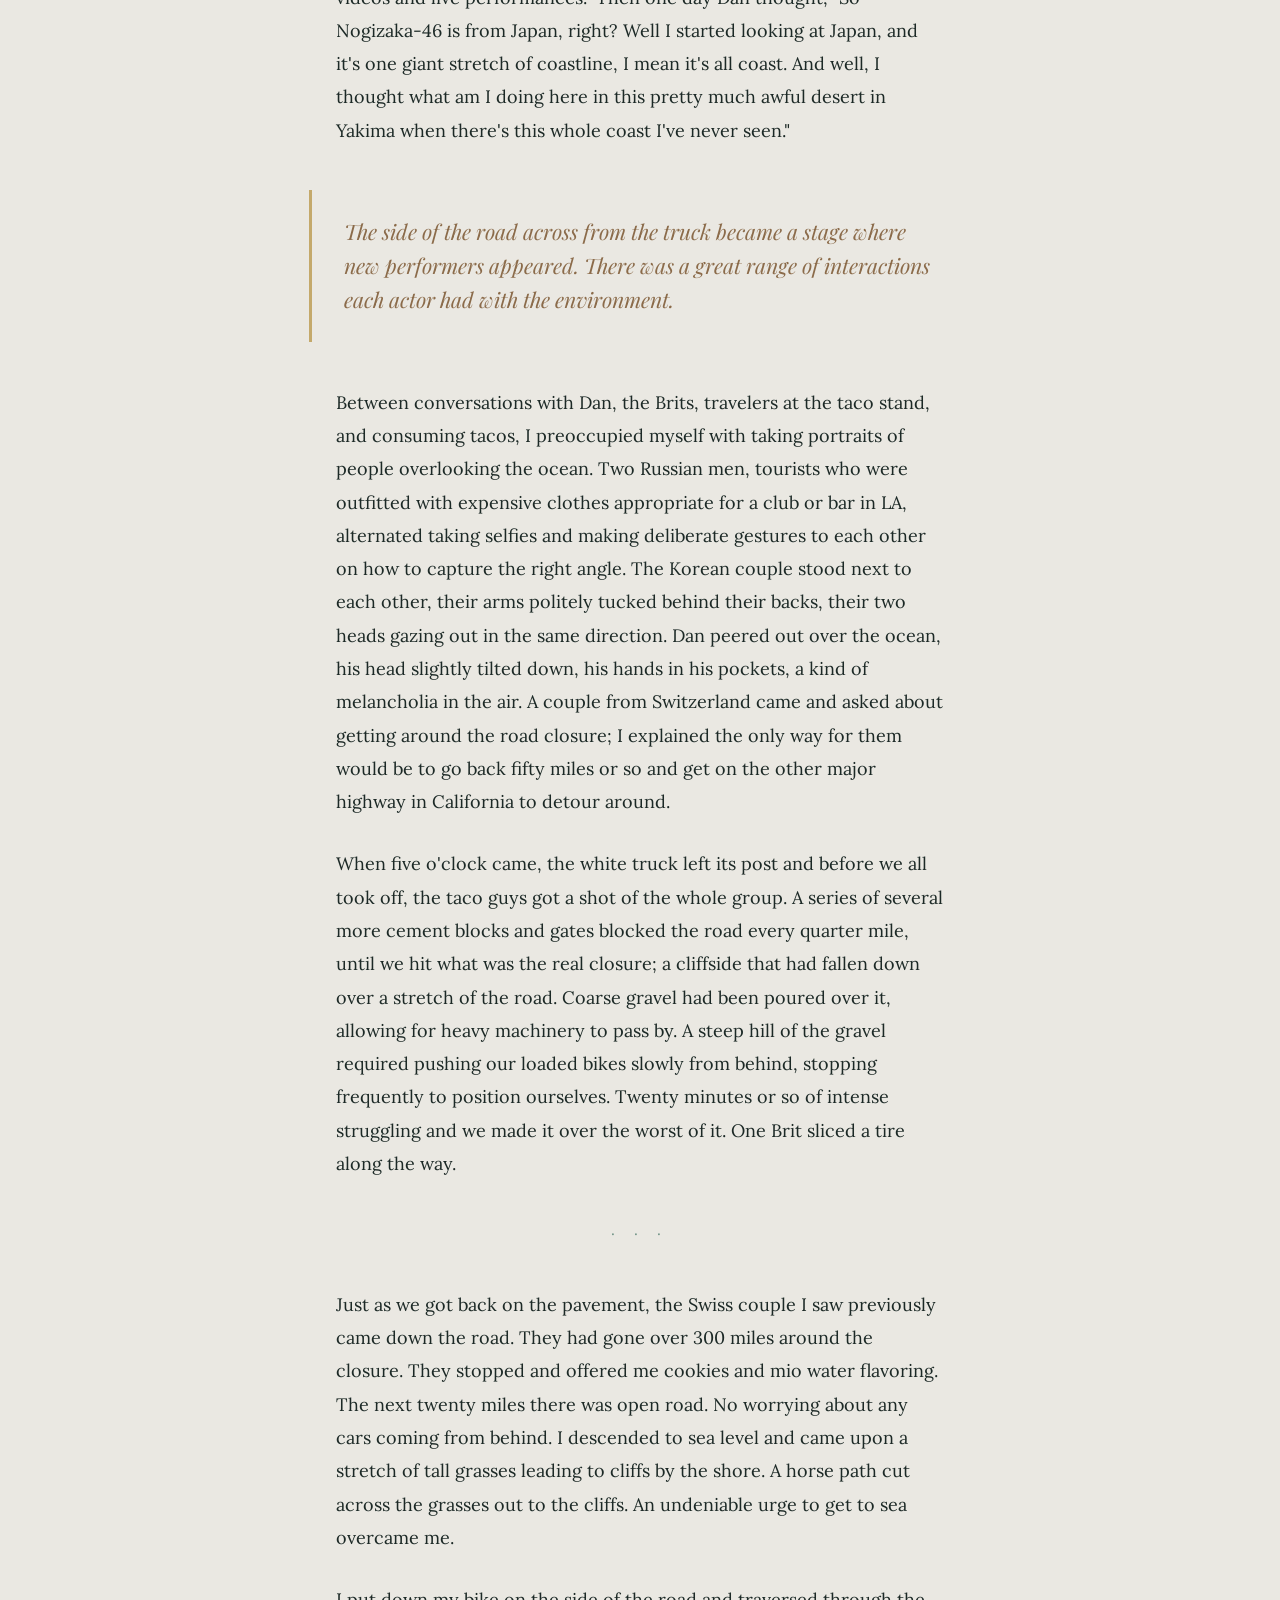
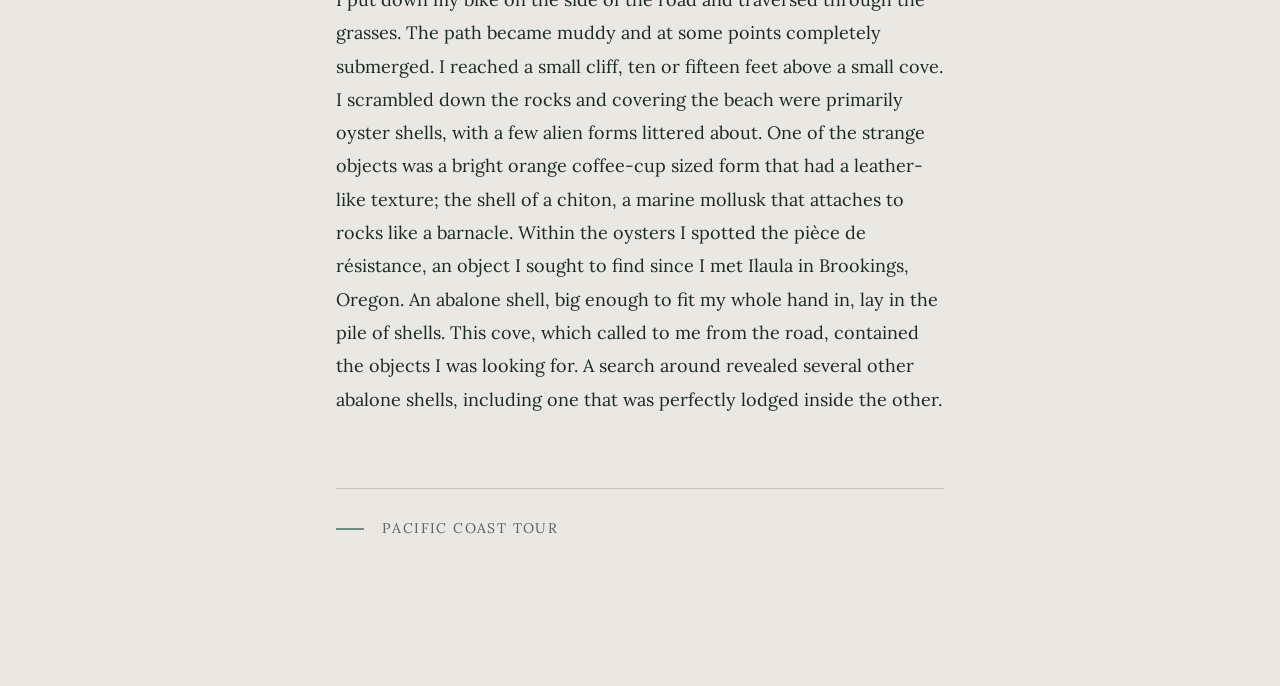
==== commit 961a9f89: "Add files via upload" ====
--- a/affogato_al_pacific.html
+++ b/affogato_al_pacific.html
@@ -1,35 +1,249 @@
 <!DOCTYPE html>
 <html lang="en">
 <head>
-    <meta charset="UTF-8">
-    <meta name="viewport" content="width=device-width, initial-scale=1.0">
-    <title>Affogato al Pacific</title>
-
-    <style>
-        body {
-            font-family: Georgia, "Times New Roman", serif;
-            font-size: 20px;
-            line-height: 1.75;
-            color: #222;
-            max-width: 720px;
-            margin: 60px auto;
-            padding: 0 20px;
-            background: #fafafa;
-        }
-
-        h1 {
-            font-weight: normal;
-            margin-bottom: 2rem;
-        }
-
-        p {
-            margin-bottom: 1.5rem;
-            text-align: justify;
-        }
-
-        a {
-            color: #0b63ce;
-        }
-    </style>
+  <meta charset="UTF-8">
+  <meta name="viewport" content="width=device-width, initial-scale=1.0">
+  <title>Big Sur — Pacific Coast Tour</title>
+  <link href="https://fonts.googleapis.com/css2?family=Playfair+Display:ital,wght@0,400;0,700;1,400&family=Lora:ital,wght@0,400;0,600;1,400&display=swap" rel="stylesheet">
+  <style>
+    *, *::before, *::after {
+      box-sizing: border-box;
+      margin: 0;
+      padding: 0;
+    }
+
+    :root {
+      --off-white:   #EAE8E2;
+      --ink:         #1C2926;
+      --teal:        #6B8F82;
+      --sand:        #C4A96B;
+      --redwood:     #8B6B4A;
+      --rule:        #C8C4BB;
+      --text-muted:  #5A6360;
+    }
+
+    html {
+      font-size: 18px;
+      background-color: var(--off-white);
+      color: var(--ink);
+    }
+
+    body {
+      font-family: 'Lora', Georgia, serif;
+      line-height: 1.85;
+      min-height: 100vh;
+    }
+
+    /* ── Page wrapper ── */
+    .page {
+      max-width: 680px;
+      margin: 0 auto;
+      padding: 4rem 2rem 8rem;
+    }
+
+    /* ── Journal header ── */
+    .journal-header {
+      display: flex;
+      align-items: center;
+      gap: 1rem;
+      margin-bottom: 3.5rem;
+    }
+
+    .journal-header::before {
+      content: '';
+      flex: 1;
+      height: 1px;
+      background-color: var(--rule);
+    }
+
+    .journal-meta {
+      font-family: 'Lora', serif;
+      font-size: 0.72rem;
+      letter-spacing: 0.14em;
+      text-transform: uppercase;
+      color: var(--teal);
+      white-space: nowrap;
+    }
+
+    /* ── Title block ── */
+    .title-block {
+      margin-bottom: 2.8rem;
+      border-left: 3px solid var(--teal);
+      padding-left: 1.4rem;
+    }
+
+    .essay-title {
+      font-family: 'Playfair Display', Georgia, serif;
+      font-size: 2.6rem;
+      font-weight: 700;
+      line-height: 1.15;
+      color: var(--ink);
+      margin-bottom: 0.5rem;
+    }
+
+    .essay-subtitle {
+      font-family: 'Lora', serif;
+      font-style: italic;
+      font-size: 1.05rem;
+      color: var(--teal);
+    }
+
+    /* ── Divider ── */
+    .divider {
+      width: 3rem;
+      height: 2px;
+      background: var(--sand);
+      margin: 2.5rem 0;
+    }
+
+    /* ── Body text ── */
+    p {
+      margin-bottom: 1.6em;
+      font-size: 1rem;
+      color: var(--ink);
+    }
+
+    /* ── Dropcap on first paragraph ── */
+    .essay-body > p:first-child::first-letter {
+      font-family: 'Playfair Display', Georgia, serif;
+      font-size: 4.6rem;
+      font-weight: 700;
+      color: var(--teal);
+      float: left;
+      line-height: 0.78;
+      margin-right: 0.1em;
+      margin-top: 0.08em;
+    }
+
+    /* ── Pull quote ── */
+    .pull-quote {
+      margin: 2.4rem -1.5rem;
+      padding: 1.4rem 2rem 1.4rem 1.8rem;
+      border-left: 3px solid var(--sand);
+      background: transparent;
+    }
+
+    .pull-quote p {
+      font-family: 'Playfair Display', Georgia, serif;
+      font-style: italic;
+      font-size: 1.18rem;
+      color: var(--redwood);
+      line-height: 1.6;
+      margin: 0;
+    }
+
+    /* ── Scene break ── */
+    .scene-break {
+      text-align: center;
+      margin: 2.2rem 0;
+      color: var(--teal);
+      font-size: 0.85rem;
+      letter-spacing: 0.5em;
+    }
+
+    /* ── Footer ── */
+    .essay-footer {
+      margin-top: 4rem;
+      padding-top: 1.5rem;
+      border-top: 1px solid var(--rule);
+      display: flex;
+      align-items: center;
+      gap: 1rem;
+    }
+
+    .footer-mark {
+      width: 28px;
+      height: 2px;
+      background: var(--teal);
+      flex-shrink: 0;
+    }
+
+    .footer-text {
+      font-family: 'Lora', serif;
+      font-size: 0.78rem;
+      letter-spacing: 0.1em;
+      text-transform: uppercase;
+      color: var(--text-muted);
+    }
+
+    /* ── Responsive ── */
+    @media (max-width: 600px) {
+      html { font-size: 17px; }
+      .page { padding: 2.5rem 1.25rem 5rem; }
+      .essay-title { font-size: 2rem; }
+      .pull-quote { margin: 2rem 0; }
+    }
+
+    @media (prefers-reduced-motion: reduce) {
+      * { animation: none !important; transition: none !important; }
+    }
+  </style>
 </head>
 <body>
+  <main class="page">
+
+    <div class="journal-header">
+      <span class="journal-meta">Pacific Coast Tour &nbsp;·&nbsp; Morro Bay, California</span>
+    </div>
+
+    <div class="title-block">
+      <h1 class="essay-title">Big Sur Taco Truck</h1>
+      <p class="essay-subtitle">Pork al pastor at the end of the Pacific Highway</p>
+    </div>
+
+    <div class="divider"></div>
+
+    <article class="essay-body">
+
+      <p>Three days had passed since John and I said goodbye in the Veteran's Memorial Park in Monterey. In that time I'd passed through the last stretch of California redwoods, trekked across a HWY 1 closure resembling a bombed out hillside, inhaled the pungent scent and witnessed the cheerful sight of molting elephant seals, and bushwhacked to a secluded cliffside full of a trove of abalone shells. I had good reason to believe our goodbye was more of a "see you later." In the last three weeks our paths intertwined at the most opportune moments and just as the memory of our time together seemed distant, John rounded a corner or while resting on the side of the road lifted his head up from a book. And so it wasn't too surprising to see his bright yellow rainfly as I ended my day at Morro Bay. If anything surprised me, it was the absence of John at the picnic bench, nose stuffed inside another Dostoevsky novel.</p>
+
+      <p>After setting up my tent and bemoaning the placement of a sprawling golf course next to the state park, I headed to the bathrooms to shower. The showers in California State Parks are coin operated, not by quarters, but by special California State Park shower tokens. A dollar for two tokens yields four minutes of shower time. Several campgrounds previously I'd noticed each campground has its own shower tokens embossed with the state park name and a design such as a starfish or mountain lion. The effort, on behalf of the state to make such tokens, while neglecting to have public soap in the restrooms, baffles me. I hold a grudge against the California State Parks; in Oregon there is not only free showers and soap, but also USB charging ports available to hikers/bikers. Nevertheless, I am a collector and grateful that California employs numismatists in their state parks system. I put in two dollars: two tokens for the shower, one token as a souvenir, one in excess (four minutes was a long enough shower).</p>
+
+      <p>Despite the cold cement floor and prison-like appearance of the shower stall, the showerhead jets out steaming water at a pressure greatly exceeding expectations, so I can hardly complain. Taking a shower in such conditions requires executing a rehearsed and highly-calculated system of movements. First, a shower stall must be inspected to ensure there is no stagnant fecal matter or pools of liquid lying about, both of which should be strikingly apparent. Observing the showerhead and applying basic trigonometric principles, the dry areas of the stall are determined and one's dry towel, clothes, and shoes placed in this privileged location. Having secured my precious dry goods and with two shower tokens in hand, I gingerly walk barefoot and on my tiptoes to the showerhead. I insert a coin with an image of a peregrine falcon and I'm bombarded with a spray of hot water. The warmth envelopes me and the water blasts away all the crystalized sweat and dirt of the day. Overpowered by muscles relaxing, skin breathing anew, the mind ceases to register the passing time, the dreary surroundings, the harsh cement floor. In this bliss I am thoughtless, overwhelmed by physical sensations, until I wonder, is the machine broken, has it not been two minutes? It continues for some length of time and then suddenly shuts off. I lather myself up with soap for the second round. The next coin, a whale tail breaching the surface, goes in and I plunge into the warmth once more.</p>
+
+      <p>Sitting at the picnic bench, still drying off from the shower, John came pedaling down the campground road. We exchanged a hug and recount the last three days of our tour. We had parted ways due to a road closure on HWY 1. Unsure of the maneuverability around the closure, John opted to detour around the road closure. I'd heard of the spectacular views and beauty of Big Sur since I began my ride in Canada; I was determined to find a way through the closure. Losing out on this part of the coast was not in the cards.</p>
+
+      <div class="scene-break">· · ·</div>
+
+      <div class="pull-quote">
+        <p>Over the cliffside, turquoise water frothed at the shore. Forests of purple kelp swirled in the current. Clouds far out at sea formed a second horizon. What better place could there be to eat a taco?</p>
+      </div>
+
+      <p>Over a hundred miles from any town and at the closure to California's scenic HWY 1 sat a food truck, aptly named Big Sur Taco Truck. Unless there was another food truck on the other side of the road closure, it can be objectively stated that there was no food truck on the west coast with a better view. I arrived at the taco truck around noon.</p>
+
+      <p>The night previously I had stayed at Pfeiffer Big Sur State Park where I met few other cyclists. Entering the state park, I was greeted by a familiar yet unexpected sight; towering redwood groves, trees I thought I'd said my last goodbye in Leggett, CA. Other familiar faces appeared at the campsite. There was a Korean couple I passed frequently on the road ever since Half Moon Bay, just south of San Francisco. They rode mountain bikes, the man carrying the majority of their gear. They were quiet, but friendly when I exchanged brief greetings and musings about the weather or the road conditions of a given day. When I reached Pfeiffer they had set up camp and the woman was sitting at a picnic bench. I greeted the woman, who spoke little English, and she attempted to communicate something about the road. She said "Road," then not knowing the word "closure," took both her hands and waved them in a big "X". I said "Yes, the road is closed up ahead, are you trying to pass through as well?" A forceful nod indicated they were going for it too. Another cyclist, a tall German man named Christof, greeted me at the campground. He was out for a two day excursion and also hoped to make it past the closure. Next to my campsite was one other cyclist, a middle-aged man with yellowing teeth named Dan, from Yakima, Washington. Dan sat on his picnic bench watching videos on his tablet. His bike was a Mongoose mountain bike purchased from Walmart; but more on Dan later. It wasn't until the taco truck that I began to hear Dan's story.</p>
+
+      <p>I got on the road early and pedaled along at a fast clip, but took long pauses. Along one stretch of road, the distant barks of elephant seals, their calls distorted by the cliff face, beckoned me to stop. A bird with a large wingspan soared far below, a California condor perhaps, chased by a smaller bird. The seals continued their lullabies, sounds which, had Ariel Pink or John Maus been present, may have inspired the newest evolution of hypnagogic pop. Later on, small black logs with specks of white appeared in a cove: a family of sea otters floating effortlessly on the rolling waves. Soon large signs signaling the road closure popped up and existing signs with distances to nearby towns were covered up with black plastic. 1000 yards, 500 yards, 100 yards, then two large cement blocks, a giant "Road Closed To All Traffic" sign, and a bright red taco truck came into view.</p>
+
+      <p>I went up to the window of the taco truck and asked the young guy working the register for the lowdown on the road closure situation. Turns out five or six cyclists go through each day to get around the closure. All one needed to do was wait until five o'clock, as the guy explained: "See that truck over there?," he pointed to a white pickup truck with tool boxes fused to the sides, "once he's gone, you're good to go." The taco guys, a man and his son, had set up a small tent awning and some tables to provide shade. Five hours to eat tacos and stare at the Pacific, not a bad place to have to wait. I ordered two steak and one carnitas tacos. I was most pleasantly surprised when I was handed tacos made of moist handmade corn tortillas containing meat fillings and tomatillo salsa of exceptional quality. Here, the food truck at seemingly the end of the world, I found tacos better than any I had consumed in the last two years living in New York City.</p>
+
+      <p>A surprising number of people stopped by the road closure. Many would pull over by the taco truck and take photos with the ocean as the backdrop. Soon enough, Dan pulled up, then the Korean couple, then three Brits on road bikes. Dan expressed a great urge for a beer and recounted a story of trying to procure a chaser for a handle of Vodka he had at one campsite. Nobody he asked had a chaser. "Bullshit!" Dan exclaimed, "One them must've had some OJ or something in their RV." Time passed by and Dan spit some dip into an old pill bottle and bemoaned over not purchasing a six pack of beers thirty-something miles back. People continued to come and go from the taco truck. One man stopped with his RV and Dan, like bloodhound, sniffed out that this guy had booze before he stepped out of the vehicle. Dan talked to the guy, and through expressing his desire for a beer found out this guy had a lager sitting in a cooler. He joked about selling the beer to Dan for an outrageous price. As the guy left, he came out and handed Dan the beer for free. Dan sat there for the next ten minutes beaming, until of course, he finished the beer and could only think about procuring another.</p>
+
+      <p>Every five minutes or so another car would come by, stopping briefly to gawk at the closure as if there hadn't been signs for the last fifty-something miles, or parking to grab a taco. The truck was doing good business between construction workers and tourists. The constant flow of people helped pass the time. I spoke here and there with some of those who had stopped. One woman working for a California wildlife conservation non-profit stood with an antennae in the air trying to locate tagged condors. I mentioned how I may have seen one earlier, but my brief observation came across as dubious to the woman. The Korean woman offered me a taco and I graciously accepted. The woman's husband explained he was practicing his Spanish and accidentally ordered double the number of tacos he could eat. Dan, the three Brits who showed up, and I got on the subject of the route down the coast to Mexico. Dan mentioned how he wouldn't continue into Mexico, citing a story he heard about someone getting kidnapped, murdered, and then had their body parts dismembered and chopped up into a blender. One Brit remarked that Dan had been watching too much news, that the border towns, while dangerous, were fine to visit. Another Brit, a very tall and built up fellow who found this outrageous chuckled, "They're going to have to find a bigger blender for me!"</p>
+
+      <p>Listening in on the conversation kept me busy; I'd opened up Tortilla Flat by John Steinbeck hours earlier and had barely turned a page. I attempted to settle back into the book but then noticed Dan's bike. The rear rack was stacked up like a six layer cheesecake; clothes, jackets, a tent footprint, and miscellaneous gear in trash bags were held together with a network of bungees. The saddle was so worn down that the yellow foam filling of the seat was exposed and tinged with brown streaks. Dan had left two months ago from his hometown of Yakima, Washington. The impetus that set him on the road was not a love of biking so much as it was an obsession with the J-pop group Nogizaka-46. Dan informed me that, "for about a decade my life was consumed by Nogizaka-46, I have downloaded over two Terabytes of their music videos and live performances." Then one day Dan thought, "So Nogizaka-46 is from Japan, right? Well I started looking at Japan, and it's one giant stretch of coastline, I mean it's all coast. And well, I thought what am I doing here in this pretty much awful desert in Yakima when there's this whole coast I've never seen."</p>
+
+      <div class="pull-quote">
+        <p>The side of the road across from the truck became a stage where new performers appeared. There was a great range of interactions each actor had with the environment.</p>
+      </div>
+
+      <p>Between conversations with Dan, the Brits, travelers at the taco stand, and consuming tacos, I preoccupied myself with taking portraits of people overlooking the ocean. Two Russian men, tourists who were outfitted with expensive clothes appropriate for a club or bar in LA, alternated taking selfies and making deliberate gestures to each other on how to capture the right angle. The Korean couple stood next to each other, their arms politely tucked behind their backs, their two heads gazing out in the same direction. Dan peered out over the ocean, his head slightly tilted down, his hands in his pockets, a kind of melancholia in the air. A couple from Switzerland came and asked about getting around the road closure; I explained the only way for them would be to go back fifty miles or so and get on the other major highway in California to detour around.</p>
+
+      <p>When five o'clock came, the white truck left its post and before we all took off, the taco guys got a shot of the whole group. A series of several more cement blocks and gates blocked the road every quarter mile, until we hit what was the real closure; a cliffside that had fallen down over a stretch of the road. Coarse gravel had been poured over it, allowing for heavy machinery to pass by. A steep hill of the gravel required pushing our loaded bikes slowly from behind, stopping frequently to position ourselves. Twenty minutes or so of intense struggling and we made it over the worst of it. One Brit sliced a tire along the way.</p>
+
+      <div class="scene-break">· · ·</div>
+
+      <p>Just as we got back on the pavement, the Swiss couple I saw previously came down the road. They had gone over 300 miles around the closure. They stopped and offered me cookies and mio water flavoring. The next twenty miles there was open road. No worrying about any cars coming from behind. I descended to sea level and came upon a stretch of tall grasses leading to cliffs by the shore. A horse path cut across the grasses out to the cliffs. An undeniable urge to get to sea overcame me.</p>
+
+      <p>I put down my bike on the side of the road and traversed through the grasses. The path became muddy and at some points completely submerged. I reached a small cliff, ten or fifteen feet above a small cove. I scrambled down the rocks and covering the beach were primarily oyster shells, with a few alien forms littered about. One of the strange objects was a bright orange coffee-cup sized form that had a leather-like texture; the shell of a chiton, a marine mollusk that attaches to rocks like a barnacle. Within the oysters I spotted the pièce de résistance, an object I sought to find since I met Ilaula in Brookings, Oregon. An abalone shell, big enough to fit my whole hand in, lay in the pile of shells. This cove, which called to me from the road, contained the objects I was looking for. A search around revealed several other abalone shells, including one that was perfectly lodged inside the other.</p>
+
+    </article>
+
+    <footer class="essay-footer">
+      <div class="footer-mark"></div>
+      <span class="footer-text">Pacific Coast Tour</span>
+    </footer>
+
+  </main>
+</body>
+</html>
